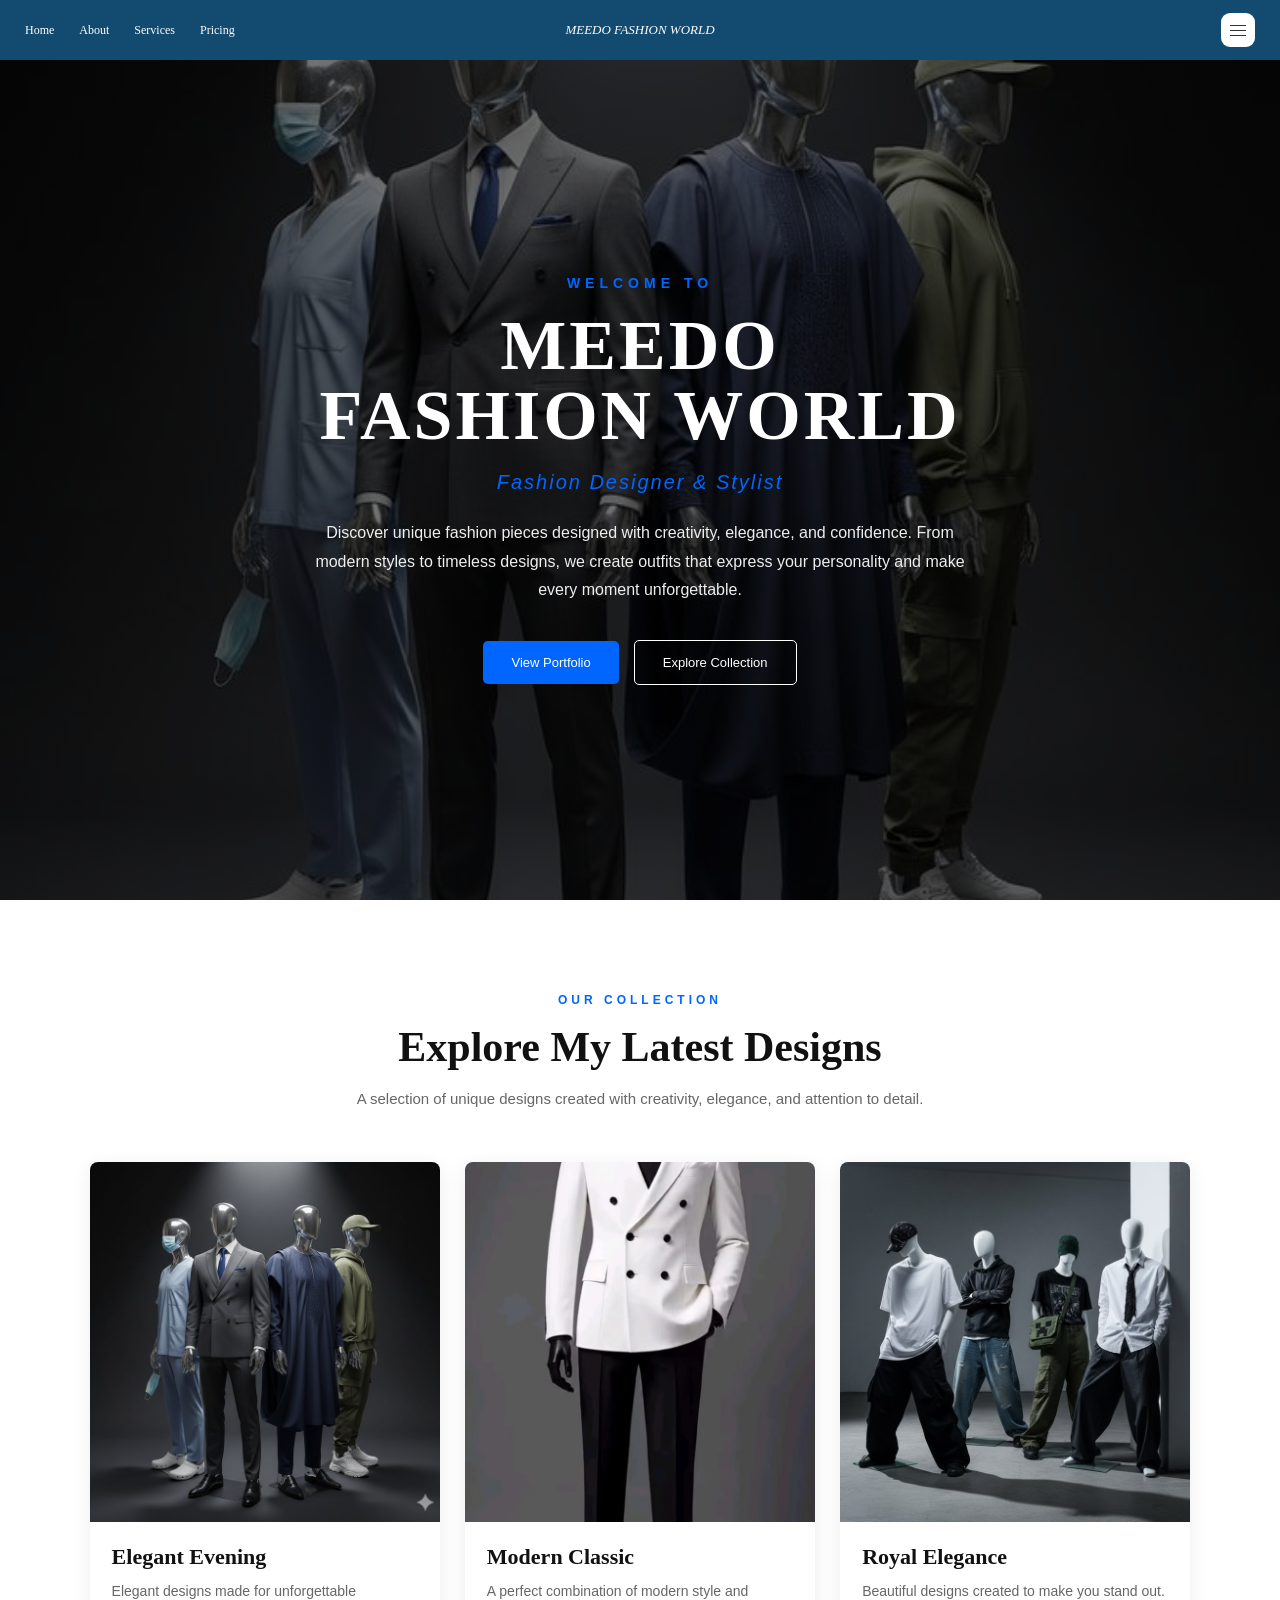
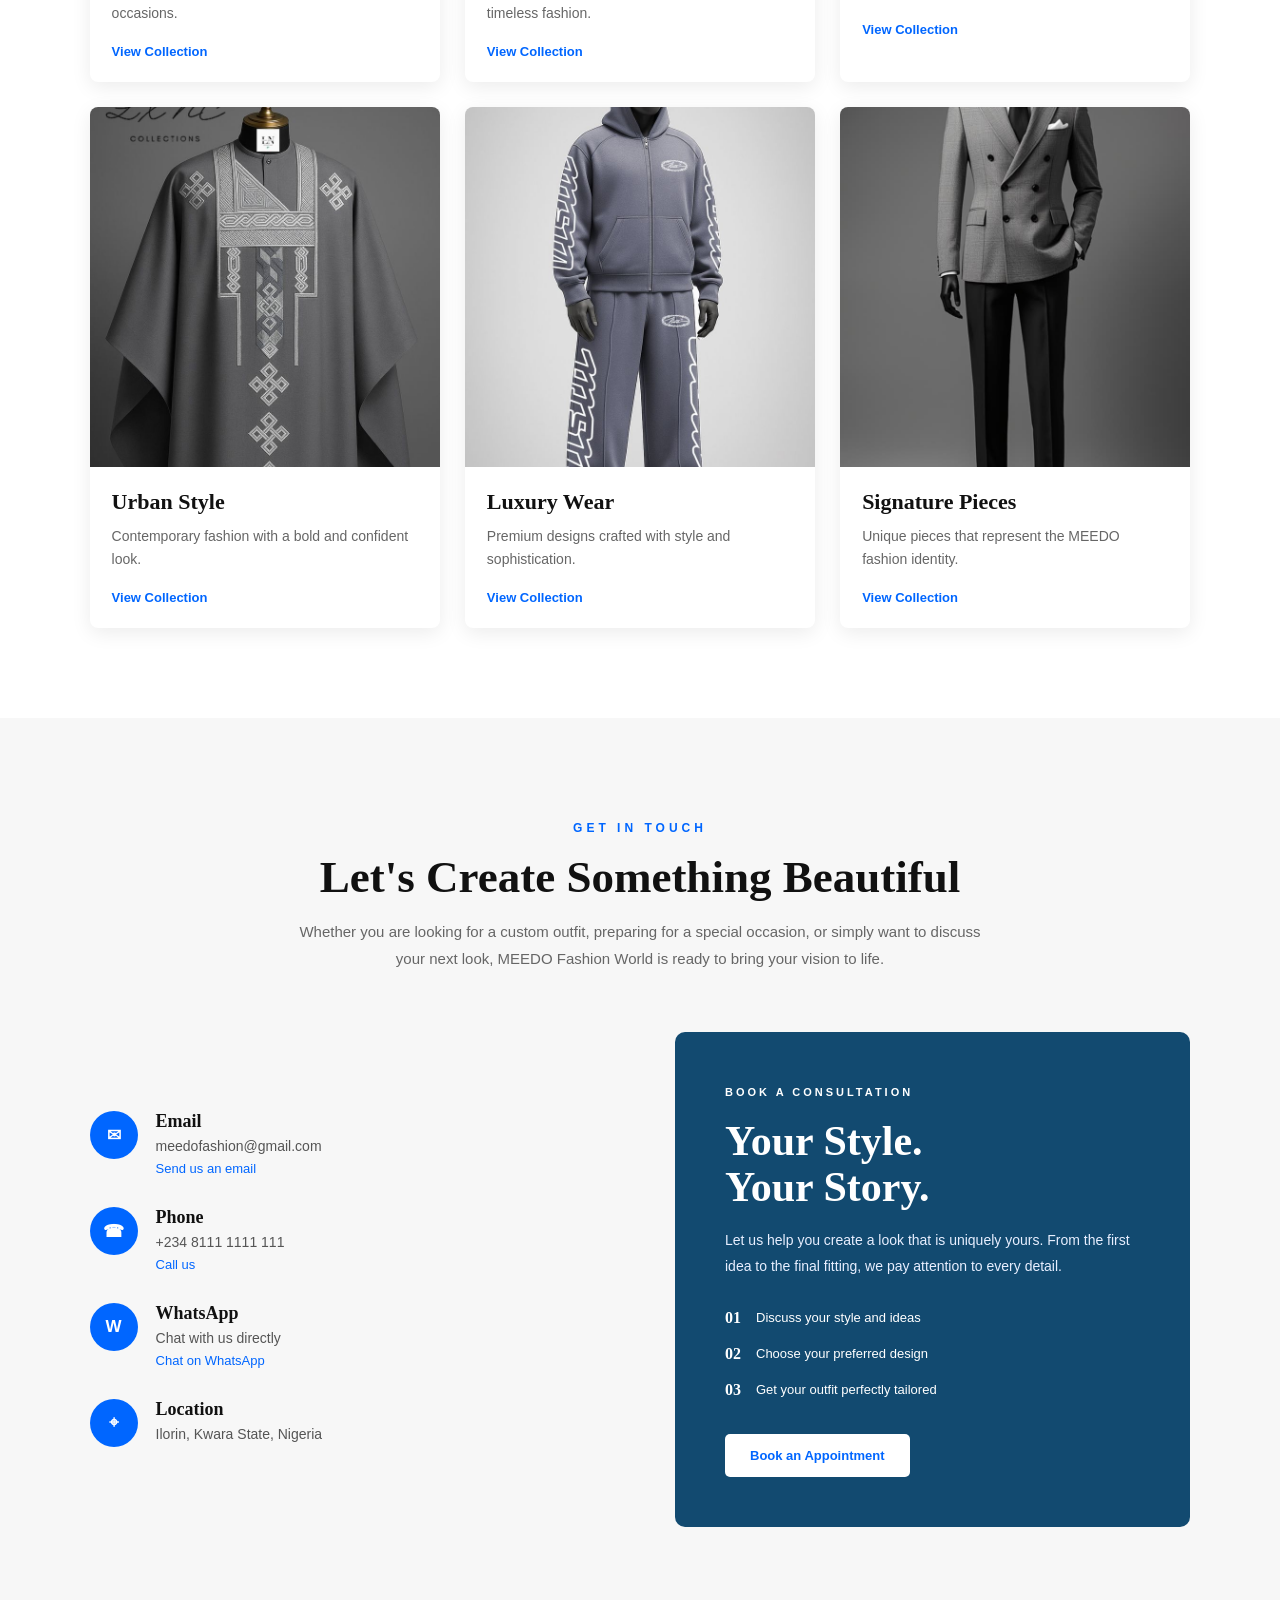
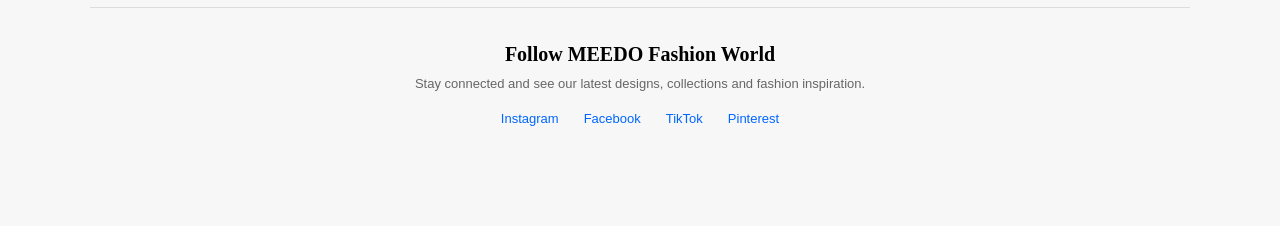
==== index.html @ 56f20298 "Initial project upload" ====
<!DOCTYPE html>
<html lang="en">
<head>
    <meta charset="UTF-8">
    <meta name="viewport" content="width=device-width, initial-scale=1.0">
    <title>Meedo Fashion World</title>
    <link rel="stylesheet" href="style.css">
</head>
<body>

    <nav class="navbar">

        <div class="nav-links">
            <a href="index.html">Home</a>
            <a href="about us.html">About</a>
            <a href="#">Services</a>
            <a href="#">Pricing</a>
        </div>

        <div class="logo">
            MEEDO FASHION WORLD
        </div>

        <input type="checkbox" id="menu-toggle">

        <label for="menu-toggle" class="menu-btn">
            <span></span>
            <span></span>
            <span></span>
        </label>

        <div class="dropdown">
            <a href="index.html">Home</a>
            <a href="about us.html">About us</a>
            <a href="#" id="services">Services</a>
            <a href="#">Pricing</a>
        </div>

    </nav>

   <section class="hero">
    <div class="hero-content">

        <span class="hero-small-text">WELCOME TO</span>

        <h1>
            MEEDO<br>
            FASHION WORLD
        </h1>

        <span class="designer-text">
            Fashion Designer & Stylist
        </span>

        <p>
            Discover unique fashion pieces designed with creativity,
            elegance, and confidence. From modern styles to timeless
            designs, we create outfits that express your personality
            and make every moment unforgettable.
        </p>

        <div class="hero-buttons">
            <a href="#" class="btn">View Portfolio</a>
            <a href="#" class="btn second-btn">Explore Collection</a>
        </div>

    </div>
</section>

<section class="collection" id="services">
    <div class="collection-heading">
        <span>OUR COLLECTION</span>
        <h2>Explore My Latest Designs</h2>
        <p>
            A selection of unique designs created with creativity,
            elegance, and attention to detail.
        </p>
    </div>

    <div class="collection-grid">

        <div class="collection-card">
            <img src="image/Fashion flyer element for Different Fashion services_.jfif" alt="Fashion Collection 1">
            <div class="card-content">
                <h3>Elegant Evening</h3>
                <p>Elegant designs made for unforgettable occasions.</p>
                <a href="#">View Collection</a>
            </div>
        </div>

        <div class="collection-card" >
            <img src="image/732257220711713190.jfif" alt="Fashion Collection 2">
            <div class="card-content">
                <h3>Modern Classic</h3>
                <p>A perfect combination of modern style and timeless fashion.</p>
                <a href="#">View Collection</a>
            </div>
        </div>

        <div class="collection-card">
            <img src="image/Oversized Streetwear Outfits for Men _ Modern Urban Fashion Inspiration.jfif" alt="Fashion Collection 3">
            <div class="card-content">
                <h3>Royal Elegance</h3>
                <p>Beautiful designs created to make you stand out.</p>
                <a href="#">View Collection</a>
            </div>
        </div>

        <div class="collection-card">
            <img src="image/UpcycledFashion.jfif" alt="Fashion Collection 4">
            <div class="card-content">
                <h3>Urban Style</h3>
                <p>Contemporary fashion with a bold and confident look.</p>
                <a href="#">View Collection</a>
            </div>
        </div>

        <div class="collection-card">
            <img src="image/VISTA NOCHE TRACKSUIT.jfif" alt="Fashion Collection 5">
            <div class="card-content">
                <h3>Luxury Wear</h3>
                <p>Premium designs crafted with style and sophistication.</p>
                <a href="#">View Collection</a>
            </div>
        </div>

        <div class="collection-card">
            <img src="image/Classic Grey Double-Breasted Elegance.jfif" alt="Fashion Collection 6">
            <div class="card-content">
                <h3>Signature Pieces</h3>
                <p>Unique pieces that represent the MEEDO fashion identity.</p>
                <a href="#">View Collection</a>
            </div>
        </div>

    </div>
</section>

<section class="contact-section">

    <div class="contact-heading">
        <span>GET IN TOUCH</span>
        <h2>Let's Create Something Beautiful</h2>
        <p>
            Whether you are looking for a custom outfit, preparing for
            a special occasion, or simply want to discuss your next look,
            MEEDO Fashion World is ready to bring your vision to life.
        </p>
    </div>

    <div class="contact-container">

        <div class="contact-info">

            <div class="contact-item">
                <div class="contact-icon">✉</div>
                <div>
                    <h3>Email</h3>
                    <p>meedofashion@gmail.com</p>
                    <a href="mailto:meedofashion@gmail.com">
                        Send us an email
                    </a>
                </div>
            </div>

            <div class="contact-item">
                <div class="contact-icon">☎</div>
                <div>
                    <h3>Phone</h3>
                    <p>+234 8111 1111 111</p>
                    <a href="tel:+2348000000000">
                        Call us
                    </a>
                </div>
            </div>

            <div class="contact-item">
                <div class="contact-icon">W</div>
                <div>
                    <h3>WhatsApp</h3>
                    <p>Chat with us directly</p>
                    <a href="https://wa.me/2348000000000" target="_blank">
                        Chat on WhatsApp
                    </a>
                </div>
            </div>

            <div class="contact-item">
                <div class="contact-icon">⌖</div>
                <div>
                    <h3>Location</h3>
                    <p>Ilorin, Kwara State, Nigeria</p>
                </div>
            </div>

        </div>

        <div class="appointment-box">

            <span>BOOK A CONSULTATION</span>

            <h3>
                Your Style.<br>
                Your Story.
            </h3>

            <p>
                Let us help you create a look that is uniquely yours.
                From the first idea to the final fitting, we pay
                attention to every detail.
            </p>

            <div class="appointment-list">
                <div>
                    <strong>01</strong>
                    <span>Discuss your style and ideas</span>
                </div>

                <div>
                    <strong>02</strong>
                    <span>Choose your preferred design</span>
                </div>

                <div>
                    <strong>03</strong>
                    <span>Get your outfit perfectly tailored</span>
                </div>
            </div>

            <a href="https://wa.me/2348000000000" 
               target="_blank" 
               class="appointment-btn">
                Book an Appointment
            </a>

        </div>

    </div>

    <div class="social-section">

        <h3>Follow MEEDO Fashion World</h3>

        <p>
            Stay connected and see our latest designs, collections
            and fashion inspiration.
        </p>

        <div class="social-links">
            <a href="#">Instagram</a>
            <a href="#">Facebook</a>
            <a href="#">TikTok</a>
            <a href="#">Pinterest</a>
        </div>

    </div>

</section>


</body>
</html>
---- style.css ----
* {
    margin: 0;
    padding: 0;
    box-sizing: border-box;
}

body {
    background: #ffffff;
    font-family: Arial, sans-serif;
}

.navbar {
    width: 100%;
    height: 60px;
    background: #124a70;
    display: flex;
    align-items: center;
    justify-content: center;
    position: relative;
    padding: 0 25px;
}

.nav-links {
    position: absolute;
    left: 25px;
    display: flex;
    align-items: center;
    gap: 25px;
}

.nav-links a {
    text-decoration: none;
    color: #ffffff;
    font-family: Georgia, serif;
    font-size: 12px;
}

.logo {
    font-family: Georgia, serif;
    font-style: italic;
    font-size: 13px;
    color: #ffffff;
}

#menu-toggle {
    display: none;
}

.menu-btn {
    position: absolute;
    right: 25px;
    width: 34px;
    height: 34px;
    background: #ffffff;
    border-radius: 9px;
    display: flex;
    flex-direction: column;
    align-items: center;
    justify-content: center;
    gap: 4px;
    cursor: pointer;
}

.menu-btn span {
    display: block;
    width: 16px;
    height: 1px;
    background: #333333;
}

.dropdown {
    display: none;
    position: absolute;
    right: 25px;
    top: 55px;
    width: 160px;
    background: #ffffff;
    border-radius: 8px;
    padding: 8px 0;
    box-shadow: 0 5px 20px rgba(0, 0, 0, 0.15);
    z-index: 100;
}

.dropdown a {
    display: block;
    padding: 11px 16px;
    text-decoration: none;
    color: #111111;
    font-family: Georgia, serif;
    font-size: 12px;
}

.dropdown a:hover {
    background: #f2f2f2;
}

#menu-toggle:checked ~ .dropdown {
    display: block;
}

.hero {
    width: 100%;
    min-height: calc(100vh - 60px);
    background-image: linear-gradient(
        rgba(0, 0, 0, 0.55),
        rgba(0, 0, 0, 0.55)
    ),
    url("image/Fashion\ flyer\ element\ for\ Different\ Fashion\ services_.jfif");
    background-size: cover;
    background-position: center;
    background-repeat: no-repeat;

    display: flex;
    align-items: center;
    justify-content: center;
    text-align: center;

    color: white;
    padding: 60px 20px;
}

.hero-content {
    max-width: 850px;
    margin: auto;
}

.hero-small-text {
    display: block;
    font-size: 14px;
    letter-spacing: 5px;
    margin-bottom: 20px;
    font-weight: bold;
    color: #0066ff;
}

.hero h1 {
    font-family: Georgia, serif;
    font-size: 70px;
    line-height: 1;
    letter-spacing: 3px;
    margin-bottom: 20px;
}

.designer-text {
    display: block;
    font-size: 20px;
    font-style: italic;
    letter-spacing: 2px;
    margin-bottom: 25px;
    color: #0066ff;
}

.hero p {
    max-width: 650px;
    margin: 0 auto 35px;
    font-size: 16px;
    line-height: 1.8;
    color: #eeeeee;
}

.hero-buttons {
    display: flex;
    justify-content: center;
    align-items: center;
    gap: 15px;
}

.btn {
    display: inline-block;
    padding: 14px 28px;
    background: #0066ff;
    color: white;
    text-decoration: none;
    font-size: 13px;
    border-radius: 5px;
    transition: 0.3s;
}

.btn:hover {
    background: #004dcc;
}

.second-btn {
    background: transparent;
    border: 1px solid white;
}

.second-btn:hover {
    background: white;
    color: #111;
}

.collection {
    width: 100%;
    padding: 90px 7%;
    background: #ffffff;
}

.collection-heading {
    text-align: center;
    max-width: 650px;
    margin: 0 auto 50px;
}

.collection-heading span {
    font-size: 12px;
    letter-spacing: 4px;
    color: #0066ff;
    font-weight: bold;
}

.collection-heading h2 {
    font-family: Georgia, serif;
    font-size: 42px;
    margin: 15px 0;
    color: #111111;
}

.collection-heading p {
    color: #666666;
    font-size: 15px;
    line-height: 1.7;
}

.collection-grid {
    display: grid;
    grid-template-columns: repeat(3, 1fr);
    gap: 25px;
    max-width: 1200px;
    margin: auto;
}

.collection-card {
    background: #ffffff;
    overflow: hidden;
    border-radius: 8px;
    box-shadow: 0 5px 20px rgba(0, 0, 0, 0.08);
    transition: 0.3s;
}
/* 
.collection-card:hover {
    transform: translateY(-8px);
    box-shadow: 0 12px 30px rgba(0, 0, 0, 0.15);
} */

.collection-card img {
    width: 100%;
    height: 360px;
    object-fit: cover;
    display: block;
}

.card-content {
    padding: 22px;
}

.card-content h3 {
    font-family: Georgia, serif;
    font-size: 22px;
    color: #111111;
    margin-bottom: 10px;
}

.card-content p {
    color: #666666;
    font-size: 14px;
    line-height: 1.6;
    margin-bottom: 18px;
}

.card-content a {
    color: #0066ff;
    text-decoration: none;
    font-size: 13px;
    font-weight: bold;
}

.card-content a:hover {
    text-decoration: underline;
}


.contact-section {
    width: 100%;
    padding: 100px 7%;
    background: #f7f7f7;
}

.contact-heading {
    text-align: center;
    max-width: 700px;
    margin: 0 auto 60px;
}

.contact-heading span {
    font-size: 12px;
    letter-spacing: 4px;
    color: #0066ff;
    font-weight: bold;
}

.contact-heading h2 {
    font-family: Georgia, serif;
    font-size: 45px;
    margin: 15px 0;
    color: #111111;
}

.contact-heading p {
    color: #666666;
    font-size: 15px;
    line-height: 1.8;
}

.contact-container {
    max-width: 1150px;
    margin: auto;
    display: grid;
    grid-template-columns: 1fr 1fr;
    gap: 70px;
    align-items: center;
}

.contact-info {
    display: flex;
    flex-direction: column;
    gap: 30px;
}

.contact-item {
    display: flex;
    align-items: flex-start;
    gap: 18px;
}

.contact-icon {
    width: 48px;
    height: 48px;
    min-width: 48px;
    background: #0066ff;
    color: #ffffff;
    border-radius: 50%;
    display: flex;
    align-items: center;
    justify-content: center;
    font-size: 17px;
    font-weight: bold;
}

.contact-item h3 {
    font-family: Georgia, serif;
    font-size: 18px;
    margin-bottom: 6px;
    color: #111111;
}

.contact-item p {
    font-size: 14px;
    color: #555555;
    margin-bottom: 5px;
}

.contact-item a {
    color: #0066ff;
    text-decoration: none;
    font-size: 13px;
}

/* .contact-item a:hover {
    text-decoration: underline;
} */

.appointment-box {
    background: #124a70;
    color: white;
    padding: 50px;
    border-radius: 10px;
}

.appointment-box > span {
    font-size: 11px;
    letter-spacing: 3px;
    font-weight: bold;
}

.appointment-box h3 {
    font-family: Georgia, serif;
    font-size: 42px;
    line-height: 1.1;
    margin: 18px 0;
}

.appointment-box > p {
    font-size: 14px;
    line-height: 1.8;
    color: #e8efff;
    margin-bottom: 30px;
}

.appointment-list {
    display: flex;
    flex-direction: column;
    gap: 18px;
    margin-bottom: 35px;
}

.appointment-list div {
    display: flex;
    align-items: center;
    gap: 15px;
}

.appointment-list strong {
    font-family: Georgia, serif;
    font-size: 16px;
}

.appointment-list span {
    font-size: 13px;
}

.appointment-btn {
    display: inline-block;
    background: white;
    color: #0066ff;
    padding: 14px 25px;
    border-radius: 5px;
    text-decoration: none;
    font-size: 13px;
    font-weight: bold;
}

.appointment-btn:hover {
    background: #eeeeee;
}

.social-section {
    text-align: center;
    margin-top: 80px;
    padding-top: 35px;
    border-top: 1px solid #dddddd;
}

.social-section h3 {
    font-family: Georgia, serif;
    font-size: 20px;
    margin-bottom: 10px;
}

.social-section p {
    color: #666666;
    font-size: 13px;
    margin-bottom: 20px;
}

.social-links {
    display: flex;
    justify-content: center;
    gap: 25px;
}

.social-links a {
    text-decoration: none;
    color: #0066ff;
    font-size: 13px;
}

.social-links a:hover {
    text-decoration: underline;
}

.about-hero {
    width: 100%;
    min-height: 500px;
    background-image: linear-gradient(
        rgba(0, 0, 0, 0.55),
        rgba(0, 0, 0, 0.55)
    ),
    url("image/Clothes\ dummy.jfif");
    background-size: cover;
    background-position: center;
    display: flex;
    align-items: center;
    justify-content: center;
    text-align: center;
    color: white;
    padding: 60px 20px;
}

.about-hero-content span {
    font-size: 12px;
    letter-spacing: 5px;
    font-weight: bold;
}

.about-hero-content h1 {
    font-family: Georgia, serif;
    font-size: 65px;
    line-height: 1;
    margin: 20px 0;
}

.about-hero-content p {
    font-size: 17px;
    letter-spacing: 1px;
}


.about-story {
    max-width: 1150px;
    margin: auto;
    padding: 100px 7%;
    display: grid;
    grid-template-columns: 1fr 1fr;
    gap: 70px;
    align-items: center;
}

.about-image img {
    width: 100%;
    height: 550px;
    object-fit: cover;
    display: block;
}

.about-text span,
.values-heading span,
.about-cta span {
    color: #3788b9;
    font-size: 12px;
    letter-spacing: 4px;
    font-weight: bold;
}

.about-text h2 {
    font-family: Georgia, serif;
    font-size: 42px;
    line-height: 1.15;
    margin: 18px 0 25px;
    color: #111;
}

.about-text p {
    color: #666;
    font-size: 15px;
    line-height: 1.8;
    margin-bottom: 18px;
}


.about-values {
    background: #f7f7f7;
    padding: 90px 7%;
}

.values-heading {
    text-align: center;
    margin-bottom: 50px;
}

.values-heading h2 {
    font-family: Georgia, serif;
    font-size: 42px;
    margin-top: 15px;
    color: #111;
}

.values-grid {
    max-width: 1100px;
    margin: auto;
    display: grid;
    grid-template-columns: repeat(3, 1fr);
    gap: 25px;
}

.value-card {
    background: white;
    padding: 35px;
    text-align: center;
}

.value-card h3 {
    font-family: Georgia, serif;
    font-size: 23px;
    margin-bottom: 15px;
    color: #111;
}

.value-card p {
    color: #666;
    font-size: 14px;
    line-height: 1.7;
}


.about-cta {
    padding: 100px 20px;
    background: #124a70;
    color: white;
    text-align: center;
}

.about-cta h2 {
    font-family: Georgia, serif;
    font-size: 45px;
    margin: 18px 0;
}

.about-cta p {
    font-size: 15px;
    margin-bottom: 30px;
}

.about-cta a {
    display: inline-block;
    padding: 14px 25px;
    background: white;
    color: #0066ff;
    text-decoration: none;
    border-radius: 5px;
    font-size: 13px;
    font-weight: bold;
}


@media (max-width: 768px) {

    .nav-links {
        display: none;
    }

    .about-hero {
        min-height: 450px;
    }

    .about-hero-content h1 {
        font-size: 45px;
    }

    .about-story {
        grid-template-columns: 1fr;
        gap: 40px;
        padding: 70px 20px;
    }

    .about-image img {
        height: 400px;
    }

    .about-text h2 {
        font-size: 35px;
    }

    .values-grid {
        grid-template-columns: 1fr;
    }

    .about-cta h2 {
        font-size: 35px;
    }
}




@media (max-width: 992px) {

    .nav-links {
        gap: 15px;
    }

    .nav-links a {
        font-size: 11px;
    }

    .hero h1 {
        font-size: 55px;
    }

    .hero {
        min-height: 650px;
    }

    .collection-grid {
        grid-template-columns: repeat(2, 1fr);
    }

    .collection-card img {
        height: 320px;
    }

    .contact-container {
        grid-template-columns: 1fr;
        gap: 50px;
    }

    .about-story {
        grid-template-columns: 1fr 1fr;
        gap: 40px;
    }

    .about-text h2 {
        font-size: 35px;
    }

    .values-grid {
        grid-template-columns: repeat(2, 1fr);
    }
}


@media (max-width: 768px) {

    .navbar {
        height: 60px;
        padding: 0 20px;
    }

    .nav-links {
        display: none;
    }

    .logo {
        font-size: 12px;
    }

    .menu-btn {
        right: 20px;
    }

    .dropdown {
        right: 20px;
        top: 55px;
        width: 180px;
    }

    .dropdown a {
        padding: 13px 18px;
    }


    .hero {
        min-height: calc(100vh - 60px);
        padding: 70px 20px;
        background-position: center;
    }

    .hero-content {
        width: 100%;
    }

    .hero-small-text {
        font-size: 11px;
        letter-spacing: 3px;
    }

    .hero h1 {
        font-size: 48px;
        line-height: 1.05;
        letter-spacing: 1px;
    }

    .designer-text {
        font-size: 17px;
    }

    .hero p {
        font-size: 14px;
        line-height: 1.7;
        max-width: 500px;
    }

    .hero-buttons {
        flex-direction: column;
        gap: 12px;
    }

    .btn {
        width: 200px;
        text-align: center;
    }


    .collection {
        padding: 70px 20px;
    }

    .collection-heading {
        margin-bottom: 40px;
    }

    .collection-heading h2 {
        font-size: 35px;
    }

    .collection-heading p {
        font-size: 14px;
        line-height: 1.7;
    }

    .collection-grid {
        grid-template-columns: 1fr;
        gap: 25px;
    }

    .collection-card img {
        height: 420px;
    }

    .card-content {
        padding: 20px;
    }


    .contact-section {
        padding: 70px 20px;
    }

    .contact-heading {
        margin-bottom: 45px;
    }

    .contact-heading h2 {
        font-size: 35px;
        line-height: 1.2;
    }

    .contact-heading p {
        font-size: 14px;
    }

    .contact-container {
        grid-template-columns: 1fr;
        gap: 45px;
    }

    .contact-info {
        gap: 25px;
    }

    .contact-form {
        padding: 25px;
    }

    .form-row {
        grid-template-columns: 1fr;
    }

    .appointment-box {
        padding: 35px 25px;
    }

    .appointment-box h3 {
        font-size: 35px;
    }

    .appointment-box > p {
        font-size: 14px;
    }

    .social-links {
        flex-wrap: wrap;
        gap: 15px;
    }


    .about-hero {
        min-height: 450px;
        padding: 60px 20px;
    }

    .about-hero-content span {
        font-size: 10px;
        letter-spacing: 3px;
    }

    .about-hero-content h1 {
        font-size: 45px;
        line-height: 1.05;
    }

    .about-hero-content p {
        font-size: 14px;
        line-height: 1.6;
    }

    .about-story {
        grid-template-columns: 1fr;
        gap: 40px;
        padding: 70px 20px;
    }

    .about-image img {
        height: 450px;
    }

    .about-text h2 {
        font-size: 35px;
        line-height: 1.2;
    }

    .about-text p {
        font-size: 14px;
        line-height: 1.8;
    }

    .about-values {
        padding: 70px 20px;
    }

    .values-heading h2 {
        font-size: 35px;
    }

    .values-grid {
        grid-template-columns: 1fr;
        gap: 20px;
    }

    .value-card {
        padding: 30px 20px;
    }

    .about-cta {
        padding: 70px 20px;
    }

    .about-cta h2 {
        font-size: 35px;
        line-height: 1.2;
    }

    .about-cta p {
        line-height: 1.7;
    }
}


@media (max-width: 480px) {

    .navbar {
        padding: 0 15px;
    }

    .logo {
        font-size: 11px;
    }

    .menu-btn {
        right: 15px;
        width: 32px;
        height: 32px;
    }

    .dropdown {
        right: 15px;
        width: 170px;
    }


    .hero {
        min-height: 600px;
        padding: 60px 15px;
    }

    .hero-small-text {
        font-size: 9px;
        letter-spacing: 2px;
    }

    .hero h1 {
        font-size: 38px;
    }

    .designer-text {
        font-size: 15px;
    }

    .hero p {
        font-size: 13px;
    }

    .btn {
        width: 180px;
        padding: 13px 20px;
    }


    .collection {
        padding: 60px 15px;
    }

    .collection-heading span {
        font-size: 10px;
        letter-spacing: 3px;
    }

    .collection-heading h2 {
        font-size: 30px;
    }

    .collection-card img {
        height: 380px;
    }


    .contact-section {
        padding: 60px 15px;
    }

    .contact-heading span {
        font-size: 10px;
        letter-spacing: 3px;
    }

    .contact-heading h2 {
        font-size: 30px;
    }

    .contact-item {
        gap: 12px;
    }

    .contact-icon {
        width: 42px;
        height: 42px;
        min-width: 42px;
    }

    .appointment-box {
        padding: 30px 20px;
    }

    .appointment-box h3 {
        font-size: 30px;
    }


    .about-hero {
        min-height: 400px;
    }

    .about-hero-content h1 {
        font-size: 38px;
    }

    .about-story {
        padding: 60px 15px;
    }

    .about-image img {
        height: 380px;
    }

    .about-text h2 {
        font-size: 30px;
    }

    .about-values {
        padding: 60px 15px;
    }

    .values-heading h2 {
        font-size: 30px;
    }

    .about-cta {
        padding: 60px 15px;
    }

    .about-cta h2 {
        font-size: 30px;
    }
}
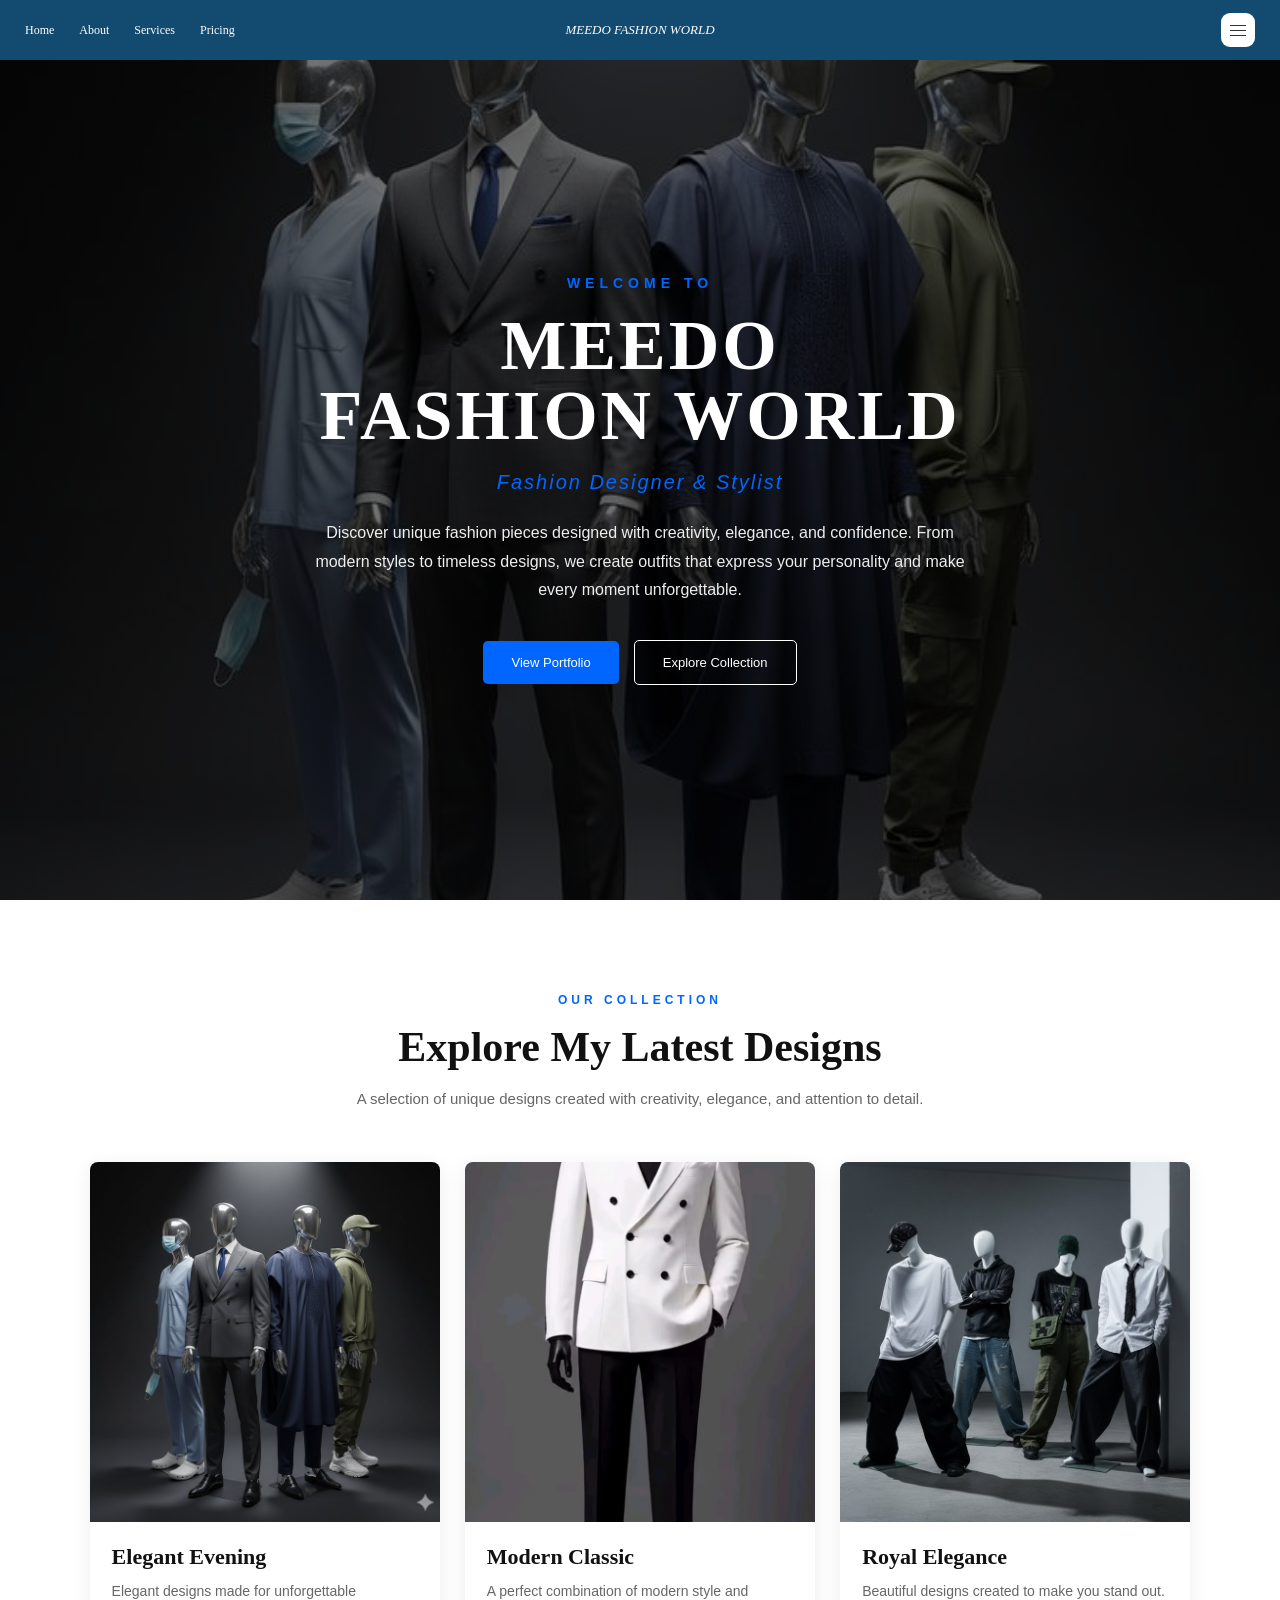
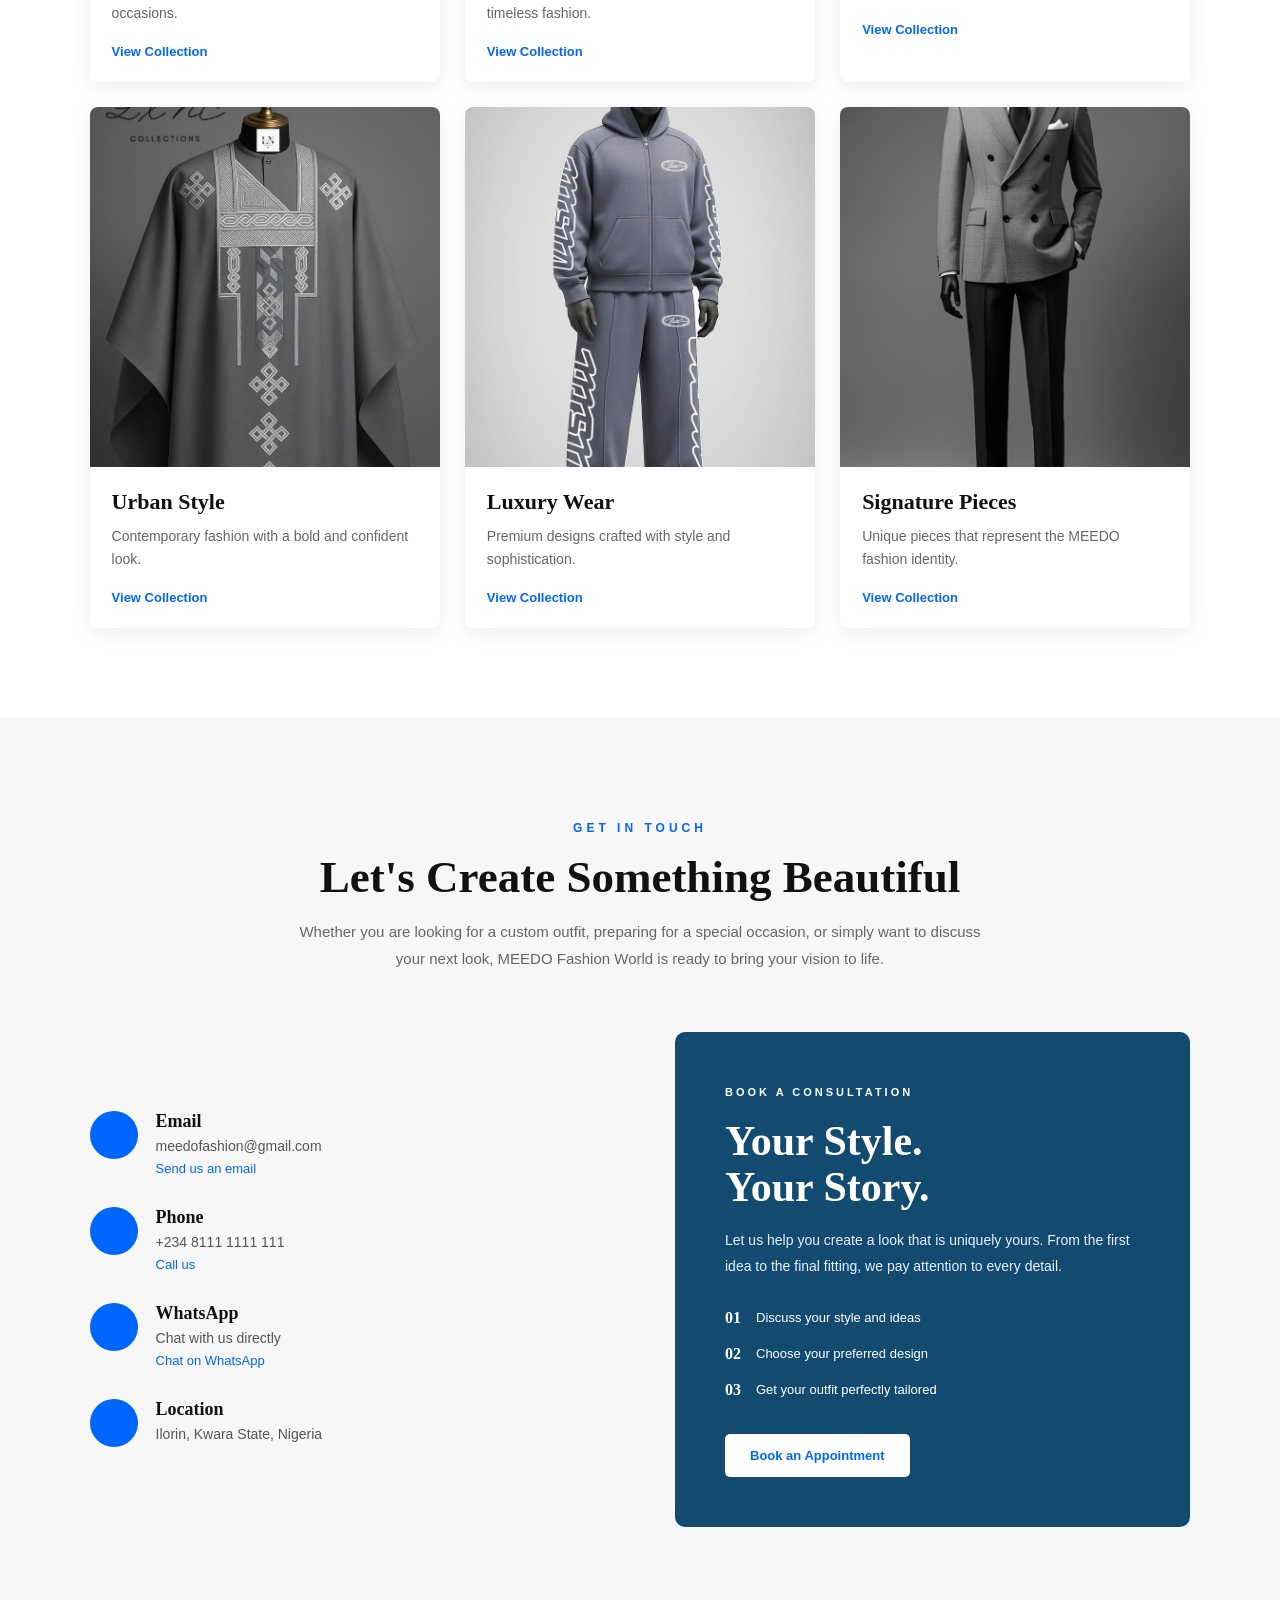
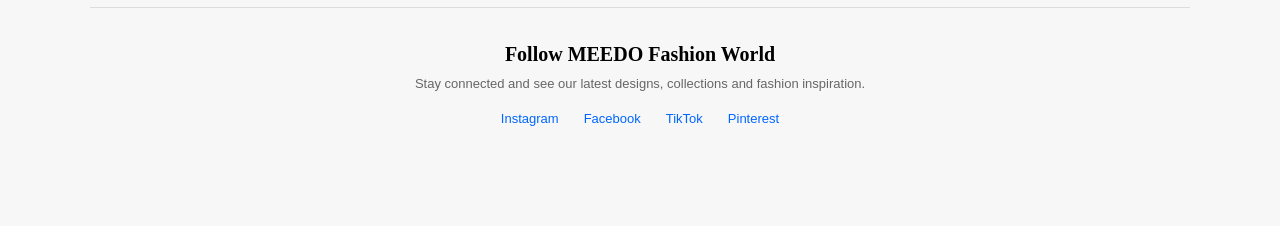
==== commit 5d2c5e21: "update project" ====
--- a/index.html
+++ b/index.html
@@ -153,7 +153,7 @@
         <div class="contact-info">
 
             <div class="contact-item">
-                <div class="contact-icon">✉</div>
+                <div class="contact-icon"></div>
                 <div>
                     <h3>Email</h3>
                     <p>meedofashion@gmail.com</p>
@@ -164,7 +164,7 @@
             </div>
 
             <div class="contact-item">
-                <div class="contact-icon">☎</div>
+                <div class="contact-icon"></div>
                 <div>
                     <h3>Phone</h3>
                     <p>+234 8111 1111 111</p>
@@ -175,7 +175,7 @@
             </div>
 
             <div class="contact-item">
-                <div class="contact-icon">W</div>
+                <div class="contact-icon"></div>
                 <div>
                     <h3>WhatsApp</h3>
                     <p>Chat with us directly</p>
@@ -186,7 +186,7 @@
             </div>
 
             <div class="contact-item">
-                <div class="contact-icon">⌖</div>
+                <div class="contact-icon"></div>
                 <div>
                     <h3>Location</h3>
                     <p>Ilorin, Kwara State, Nigeria</p>
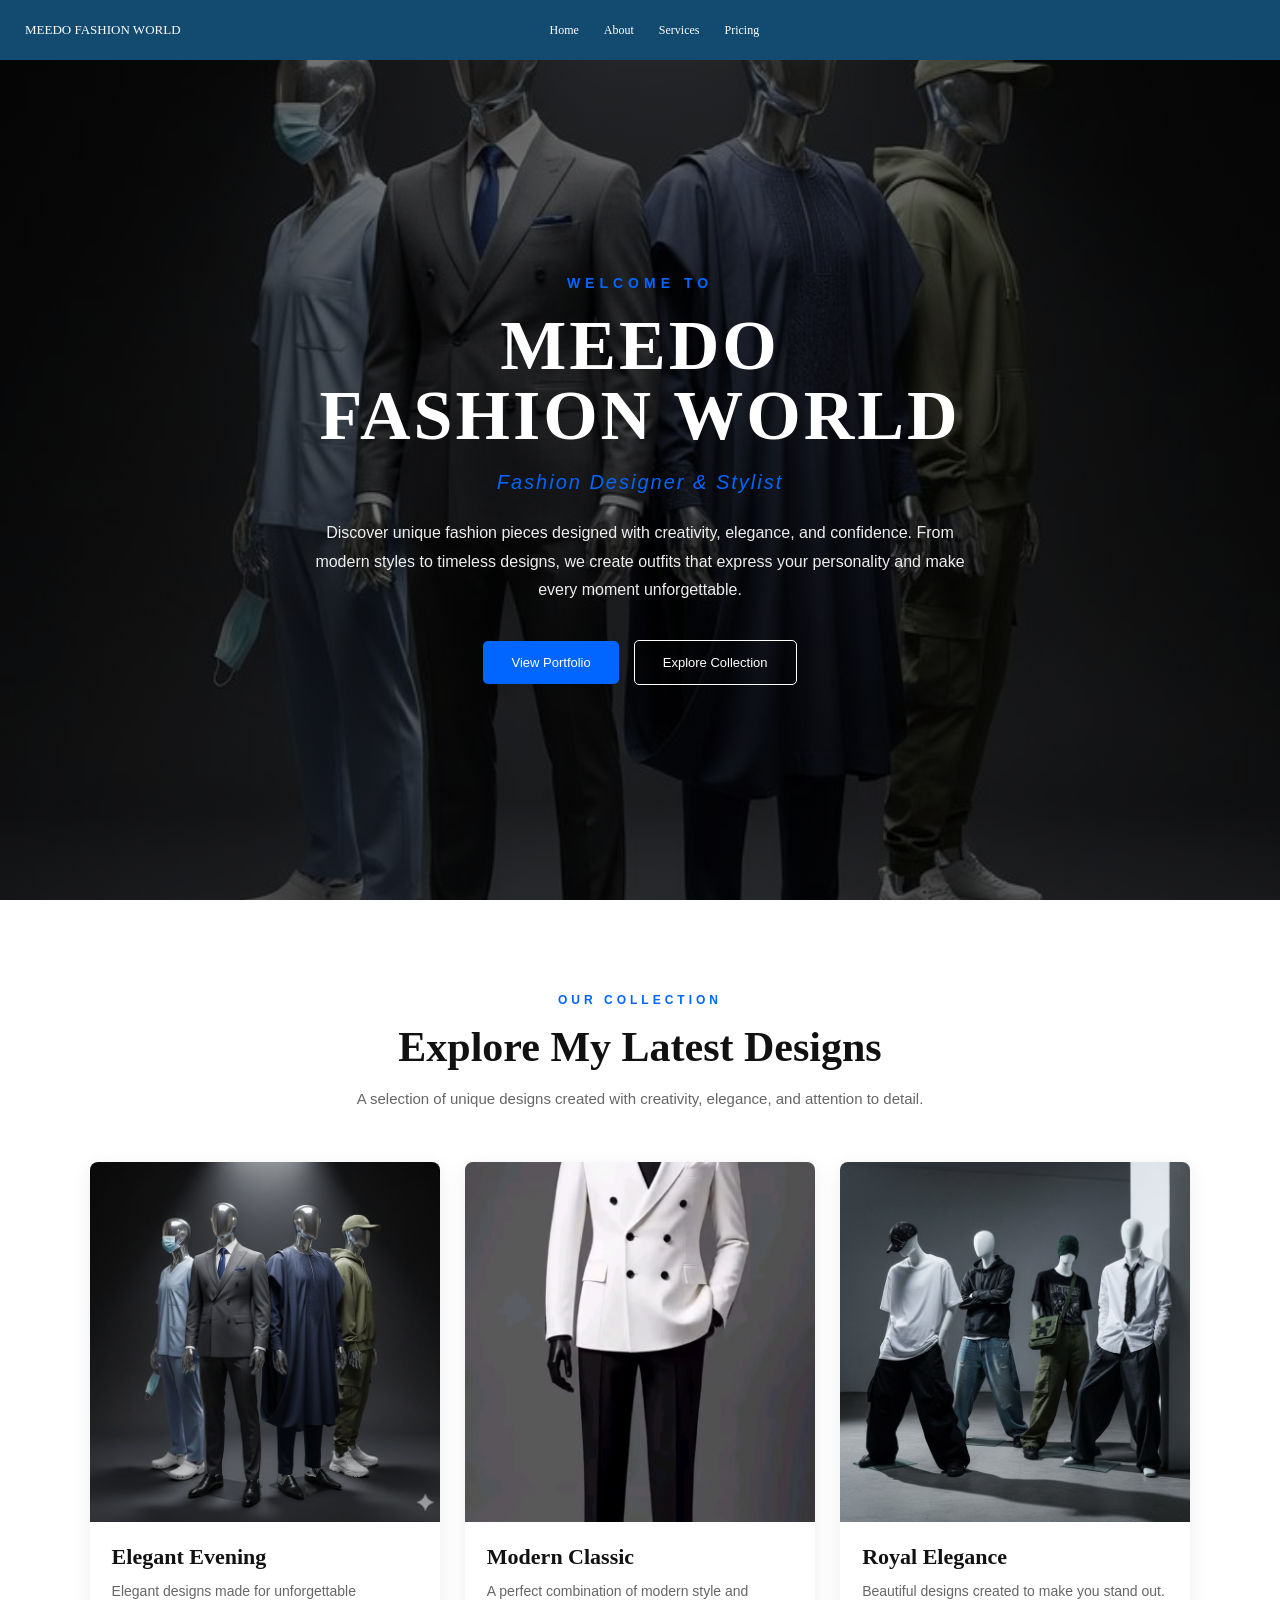
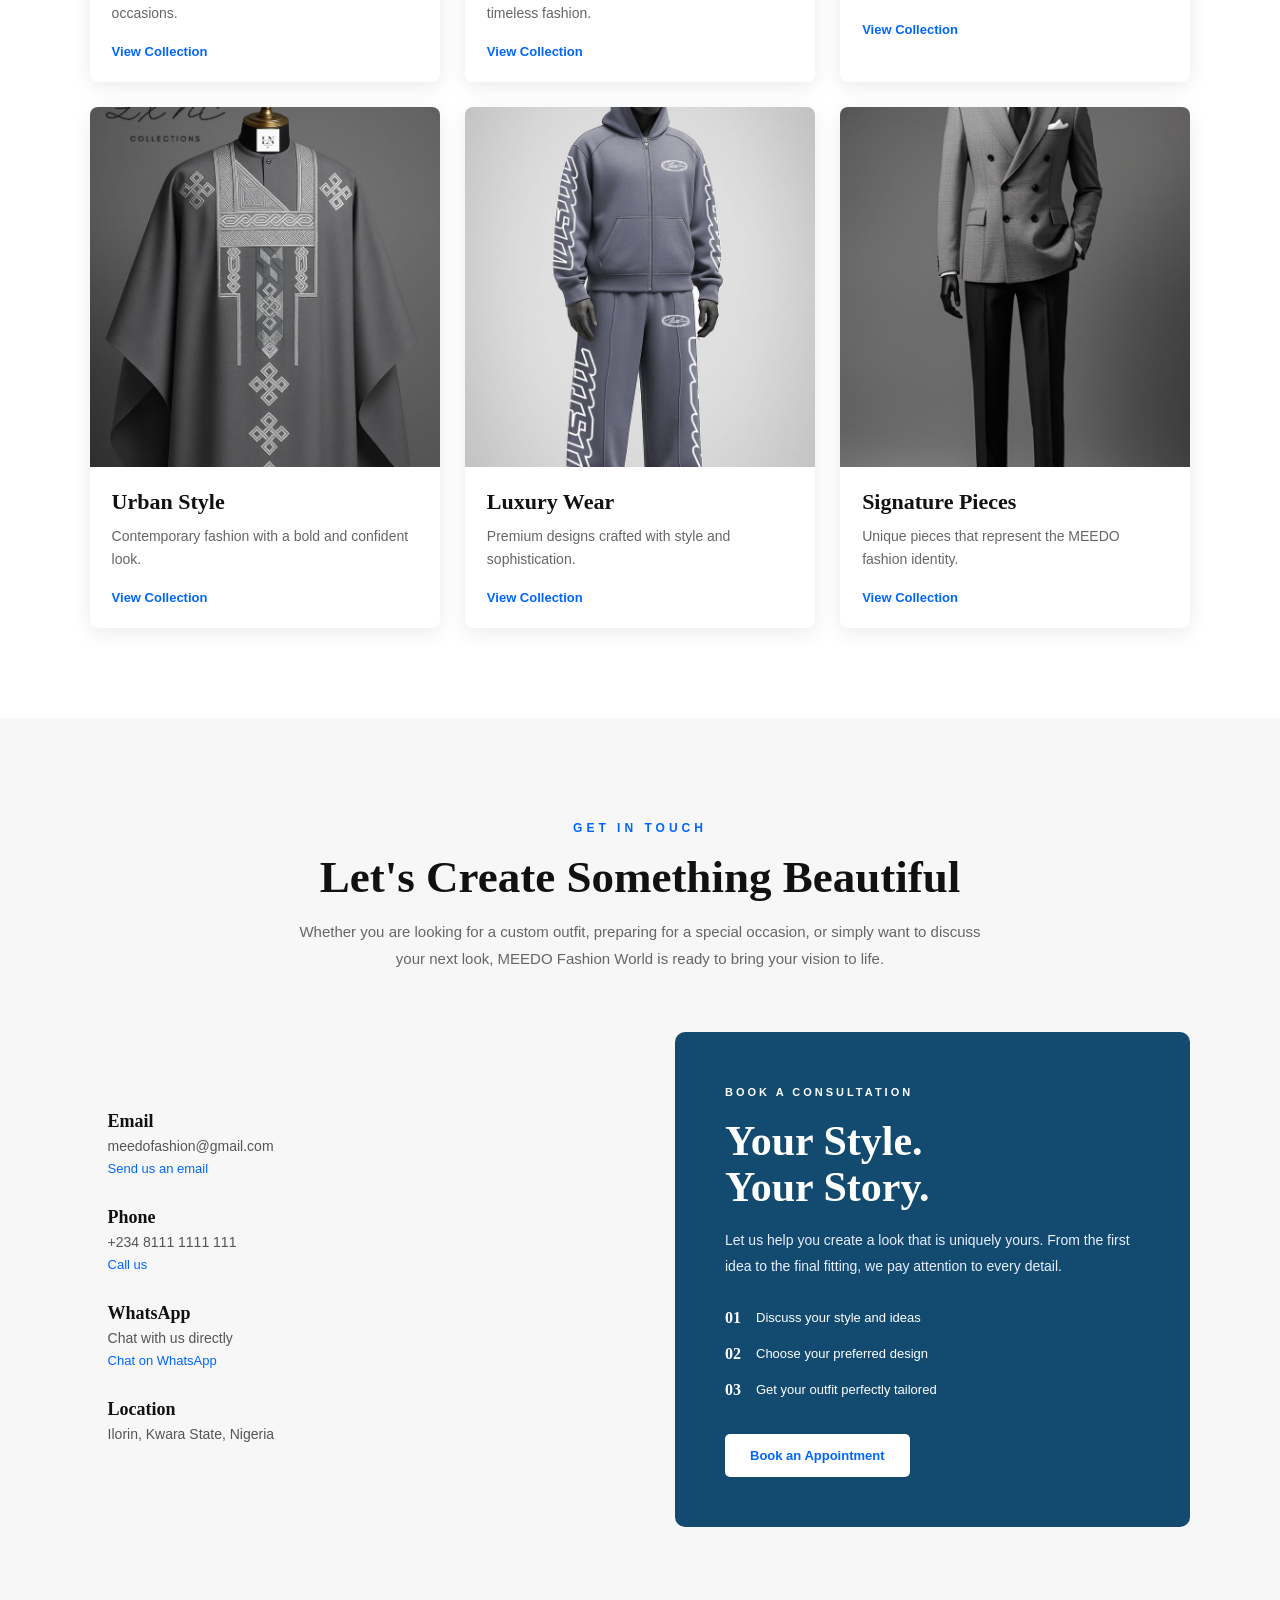
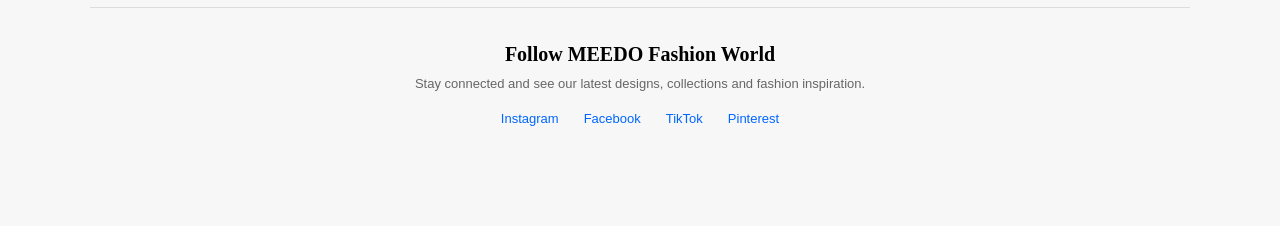
==== commit 381e987f: "update website" ====
--- a/index.html
+++ b/index.html
@@ -10,17 +10,19 @@
 
     <nav class="navbar">
 
-        <div class="nav-links">
+       
+
+        <div class="logo">
+            MEEDO FASHION WORLD
+        </div>
+
+         <div class="nav-links">
             <a href="index.html">Home</a>
             <a href="about us.html">About</a>
             <a href="#">Services</a>
             <a href="#">Pricing</a>
         </div>
-
-        <div class="logo">
-            MEEDO FASHION WORLD
-        </div>
-
+<div class="men">
         <input type="checkbox" id="menu-toggle">
 
         <label for="menu-toggle" class="menu-btn">
@@ -35,7 +37,7 @@
             <a href="#" id="services">Services</a>
             <a href="#">Pricing</a>
         </div>
-
+</div>
     </nav>
 
    <section class="hero">
--- a/style.css
+++ b/style.css
@@ -15,16 +15,17 @@
     background: #124a70;
     display: flex;
     align-items: center;
-    justify-content: center;
+    /* justify-content: center;  */
     position: relative;
     padding: 0 25px;
 }
 
 .nav-links {
-    position: absolute;
-    left: 25px;
+    position: relative;
+    left: 30%;
     display: flex;
     align-items: center;
+    /* justify-content: center; */
     gap: 25px;
 }
 
@@ -37,14 +38,20 @@
 
 .logo {
     font-family: Georgia, serif;
-    font-style: italic;
+    font-style: initial;
     font-size: 13px;
     color: #ffffff;
+    
 }
 
 #menu-toggle {
     display: none;
 }
+.men {
+    display: none;
+}
+
+
 
 .menu-btn {
     position: absolute;
@@ -94,7 +101,7 @@
     background: #f2f2f2;
 }
 
-#menu-toggle:checked ~ .dropdown {
+#menu-toggle:checked  .dropdown {
     display: block;
 }
 
@@ -332,7 +339,7 @@
     align-items: flex-start;
     gap: 18px;
 }
-
+/* 
 .contact-icon {
     width: 48px;
     height: 48px;
@@ -345,7 +352,7 @@
     justify-content: center;
     font-size: 17px;
     font-weight: bold;
-}
+} */
 
 .contact-item h3 {
     font-family: Georgia, serif;
